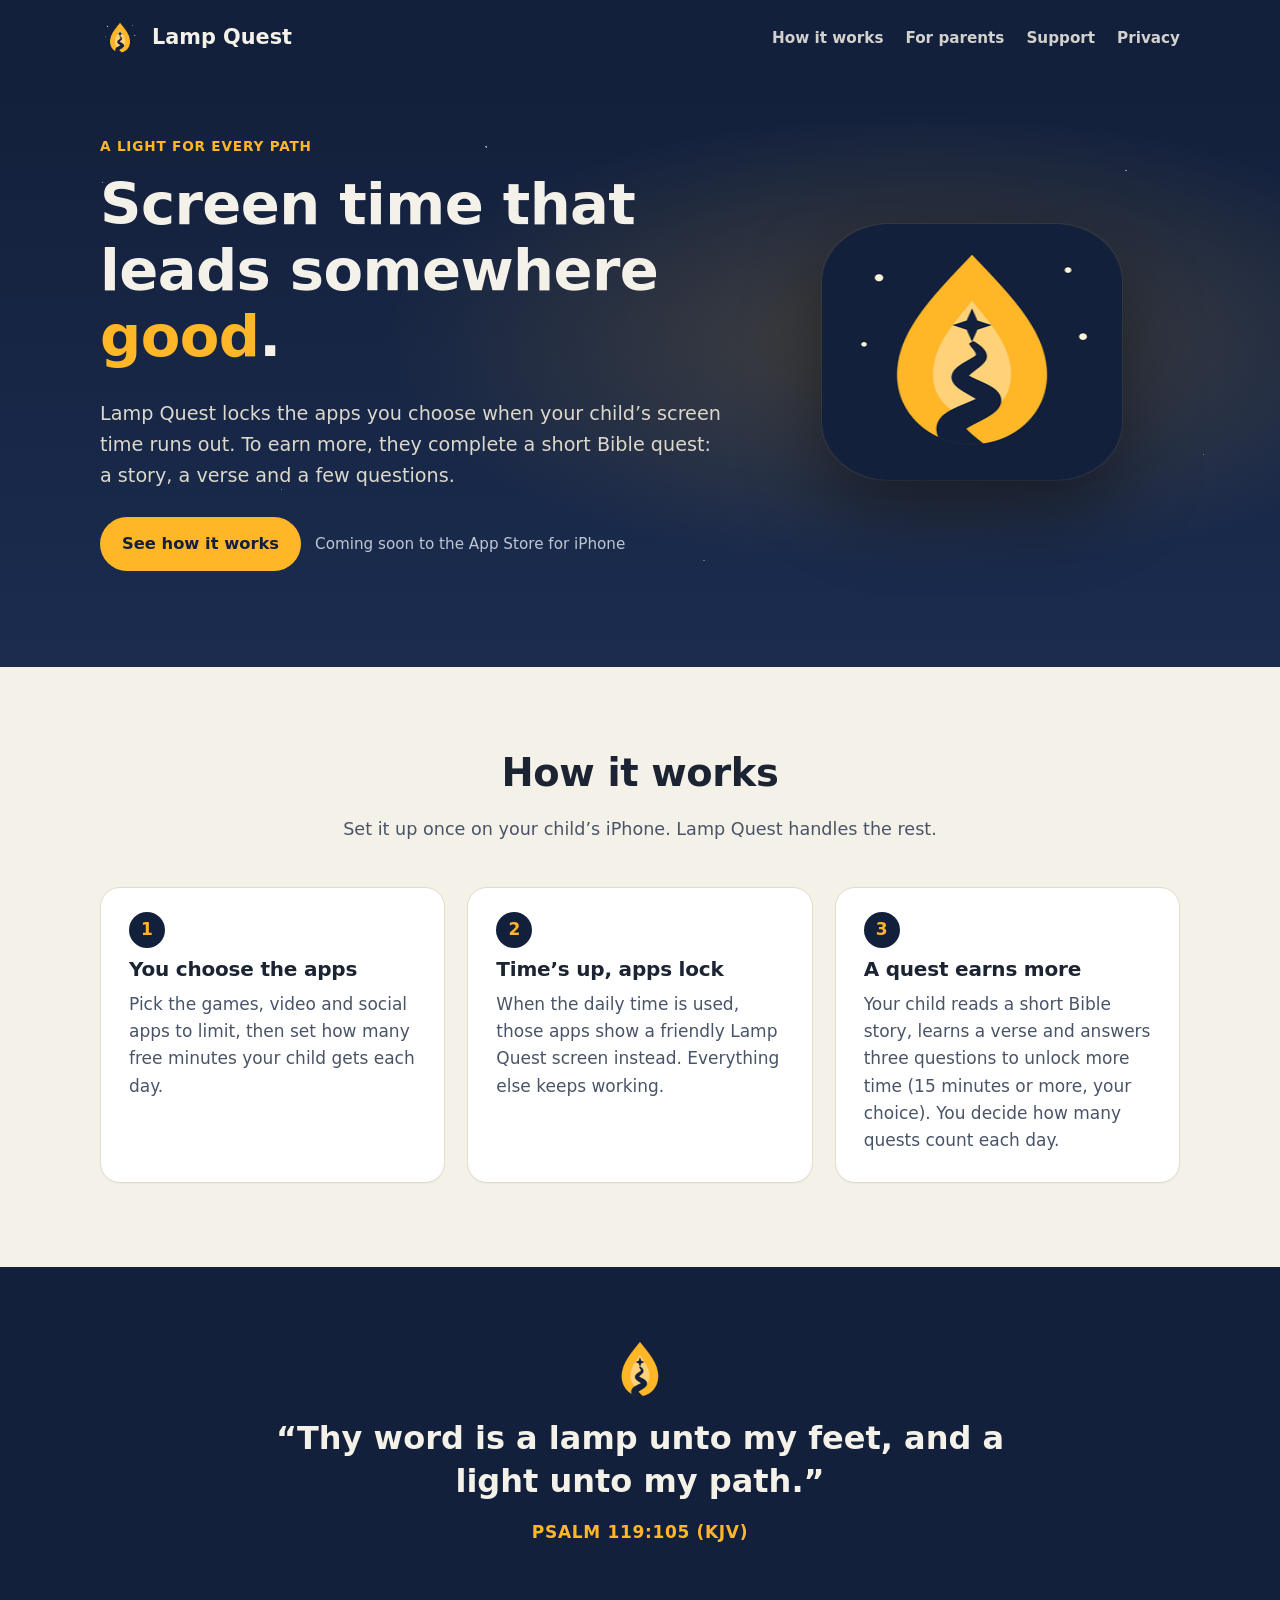
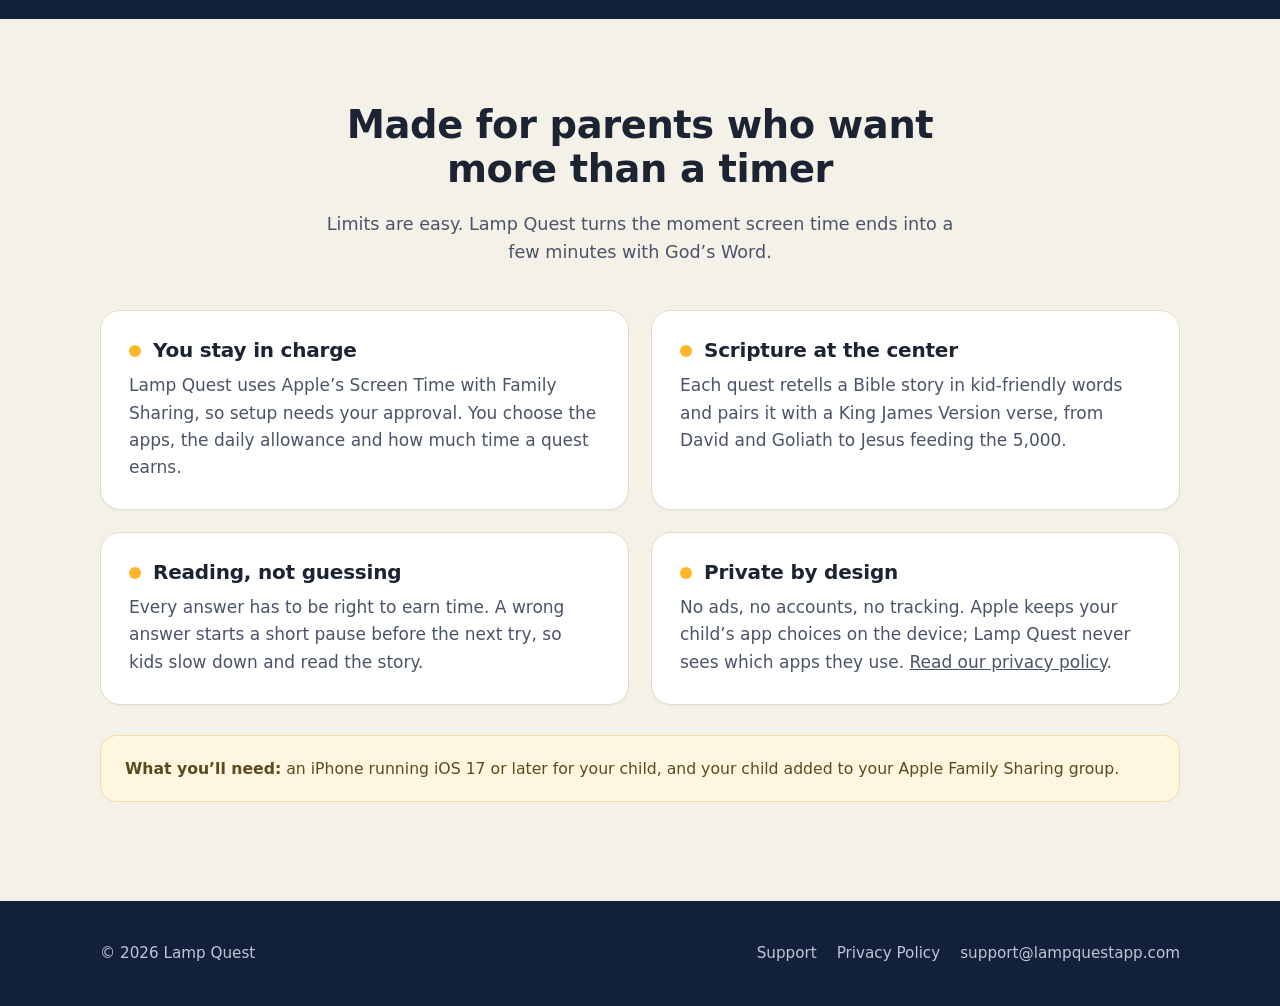
==== index.html @ 7cf1c88c "Add files via upload" ====
<!DOCTYPE html>
<html lang="en">
<head>
  <meta charset="utf-8">
  <meta name="viewport" content="width=device-width, initial-scale=1">
  <title>Lamp Quest — Screen time that leads somewhere good</title>
  <meta name="description" content="Lamp Quest locks the apps you choose when screen time runs out. To earn more, kids complete a short Bible quest: a story, a verse and a few questions.">
  <meta property="og:title" content="Lamp Quest — A light for every path">
  <meta property="og:description" content="A parent-controlled screen time app for iPhone. Kids earn more time by completing short Bible quests.">
  <meta property="og:type" content="website">
  <meta property="og:url" content="https://lampquestapp.com/">
  <meta property="og:image" content="https://lampquestapp.com/img/og.png">
  <meta name="theme-color" content="#13203B">
  <link rel="icon" type="image/png" href="img/favicon-64.png">
  <link rel="apple-touch-icon" href="img/apple-touch-icon.png">
  <link rel="stylesheet" href="style.css">
</head>
<body>

<header class="site-header">
  <div class="wrap">
    <a class="brand" href="index.html"><img src="img/icon-256.png" alt=""><span>Lamp Quest</span></a>
    <nav class="site-nav" aria-label="Main">
      <a class="hide-sm" href="#how">How it works</a>
      <a class="hide-sm" href="#parents">For parents</a>
      <a href="support.html">Support</a>
      <a href="privacy.html">Privacy</a>
    </nav>
  </div>
</header>

<main>
  <section class="hero">
    <div class="wrap">
      <div>
        <span class="eyebrow">A light for every path</span>
        <h1>Screen time that leads somewhere <span class="gold">good</span>.</h1>
        <p class="lead">Lamp Quest locks the apps you choose when your child’s screen time runs out. To earn more, they complete a short Bible quest: a story, a verse and a few questions.</p>
        <div class="cta-row">
          <a class="btn btn-gold" href="#how">See how it works</a>
          <span class="soon">Coming soon to the App Store for iPhone</span>
        </div>
      </div>
      <div class="hero-art">
        <img src="img/icon-256.png" alt="Lamp Quest app icon: a golden lamp flame lighting a path under a night sky" width="256" height="256">
      </div>
    </div>
  </section>

  <section id="how">
    <div class="wrap">
      <div class="section-head">
        <h2>How it works</h2>
        <p>Set it up once on your child’s iPhone. Lamp Quest handles the rest.</p>
      </div>
      <div class="steps">
        <div class="card step">
          <h3>You choose the apps</h3>
          <p>Pick the games, video and social apps to limit, then set how many free minutes your child gets each day.</p>
        </div>
        <div class="card step">
          <h3>Time’s up, apps lock</h3>
          <p>When the daily time is used, those apps show a friendly Lamp Quest screen instead. Everything else keeps working.</p>
        </div>
        <div class="card step">
          <h3>A quest earns more</h3>
          <p>Your child reads a short Bible story, learns a verse and answers three questions to unlock more time (15 minutes or more, your choice). You decide how many quests count each day.</p>
        </div>
      </div>
    </div>
  </section>

  <div class="verse-band">
    <div class="wrap">
      <img src="img/flame.png" alt="" width="44">
      <blockquote>“Thy word is a lamp unto my feet, and a light unto my path.”</blockquote>
      <cite>PSALM 119:105 (KJV)</cite>
    </div>
  </div>

  <section id="parents">
    <div class="wrap">
      <div class="section-head">
        <h2>Made for parents who want more than a timer</h2>
        <p>Limits are easy. Lamp Quest turns the moment screen time ends into a few minutes with God’s Word.</p>
      </div>
      <div class="features">
        <div class="card feature">
          <h3><span class="dot"></span>You stay in charge</h3>
          <p>Lamp Quest uses Apple’s Screen Time with Family Sharing, so setup needs your approval. You choose the apps, the daily allowance and how much time a quest earns.</p>
        </div>
        <div class="card feature">
          <h3><span class="dot"></span>Scripture at the center</h3>
          <p>Each quest retells a Bible story in kid-friendly words and pairs it with a King James Version verse, from David and Goliath to Jesus feeding the 5,000.</p>
        </div>
        <div class="card feature">
          <h3><span class="dot"></span>Reading, not guessing</h3>
          <p>Every answer has to be right to earn time. A wrong answer starts a short pause before the next try, so kids slow down and read the story.</p>
        </div>
        <div class="card feature">
          <h3><span class="dot"></span>Private by design</h3>
          <p>No ads, no accounts, no tracking. Apple keeps your child’s app choices on the device; Lamp Quest never sees which apps they use. <a href="privacy.html">Read our privacy policy</a>.</p>
        </div>
      </div>
      <p class="note"><strong>What you’ll need:</strong> an iPhone running iOS 17 or later for your child, and your child added to your Apple Family Sharing group.</p>
    </div>
  </section>
</main>

<footer class="site-footer">
  <div class="wrap">
    <span>© 2026 Lamp Quest</span>
    <nav aria-label="Footer">
      <a href="support.html">Support</a>
      <a href="privacy.html">Privacy Policy</a>
      <a href="mailto:support@lampquestapp.com">support@lampquestapp.com</a>
    </nav>
  </div>
</footer>

</body>
</html>
---- style.css ----
/* Lamp Quest website — no external fonts, scripts, cookies or trackers. */
:root {
  --midnight: #13203B;
  --midnight-2: #1B2C4F;
  --gold: #FFB627;
  --gold-light: #FFD27A;
  --cream: #F4F1E8;
  --ink: #1C2433;
  --ink-soft: #4A5468;
  --line: #E2DCCB;
  --radius: 20px;
  --round: ui-rounded, "SF Pro Rounded", "Nunito", "Varela Round", system-ui, -apple-system, "Segoe UI", sans-serif;
  --text: system-ui, -apple-system, "Segoe UI", Roboto, Helvetica, Arial, sans-serif;
}

* { box-sizing: border-box; }
html { scroll-behavior: smooth; }
body {
  margin: 0;
  font-family: var(--text);
  font-size: 17px;
  line-height: 1.6;
  color: var(--ink);
  background: var(--cream);
  -webkit-font-smoothing: antialiased;
}
img { max-width: 100%; display: block; }
a { color: inherit; }
h1, h2, h3 { font-family: var(--round); line-height: 1.15; margin: 0 0 .5em; letter-spacing: -0.01em; }
h1 { font-size: clamp(2.2rem, 5.5vw, 3.6rem); font-weight: 800; }
h2 { font-size: clamp(1.7rem, 3.6vw, 2.4rem); font-weight: 800; }
h3 { font-size: 1.25rem; font-weight: 700; }
p { margin: 0 0 1em; }

.wrap { width: min(1080px, 100% - 40px); margin-inline: auto; }
.narrow { width: min(760px, 100% - 40px); margin-inline: auto; }

/* Header */
.site-header {
  background: var(--midnight);
  color: var(--cream);
}
.site-header .wrap {
  display: flex; align-items: center; justify-content: space-between;
  padding: 18px 0; gap: 16px;
}
.brand { display: flex; align-items: center; gap: 12px; text-decoration: none; }
.brand img { width: 40px; height: 40px; }
.brand span { font-family: var(--round); font-weight: 800; font-size: 1.3rem; }
.site-nav { display: flex; gap: 22px; flex-wrap: wrap; }
.site-nav a { text-decoration: none; opacity: .85; font-weight: 600; font-size: .95rem; }
.site-nav a:hover, .site-nav a[aria-current="page"] { opacity: 1; color: var(--gold-light); }

/* Hero */
.hero {
  position: relative; overflow: hidden;
  background:
    radial-gradient(ellipse 60% 55% at 72% 45%, rgba(255,182,39,.20), transparent 70%),
    linear-gradient(180deg, var(--midnight) 0%, var(--midnight-2) 100%);
  color: var(--cream);
  padding: 56px 0 96px;
}
.hero::before { /* stars */
  content: ""; position: absolute; inset: 0; pointer-events: none;
  background-image:
    radial-gradient(1.6px 1.6px at 8% 18%, #fff8 50%, transparent 51%),
    radial-gradient(1.4px 1.4px at 22% 70%, #fff6 50%, transparent 51%),
    radial-gradient(2px 2px at 38% 12%, #fff9 50%, transparent 51%),
    radial-gradient(1.4px 1.4px at 55% 82%, #fff5 50%, transparent 51%),
    radial-gradient(1.8px 1.8px at 88% 16%, #fff8 50%, transparent 51%),
    radial-gradient(1.4px 1.4px at 94% 64%, #fff6 50%, transparent 51%),
    radial-gradient(1.6px 1.6px at 66% 30%, #fff5 50%, transparent 51%);
}
.hero .wrap { position: relative; display: grid; grid-template-columns: 1.2fr .8fr; gap: 40px; align-items: center; }
.eyebrow {
  display: inline-block; font-family: var(--round); font-weight: 700;
  color: var(--gold); letter-spacing: .06em; text-transform: uppercase; font-size: .85rem;
  margin-bottom: 14px;
}
.hero p.lead { font-size: 1.2rem; color: #DCD8CC; max-width: 34em; }
.hero h1 .gold { color: var(--gold); }
.cta-row { display: flex; flex-wrap: wrap; gap: 14px; margin-top: 26px; align-items: center; }
.btn {
  display: inline-flex; align-items: center; gap: 10px;
  padding: 14px 22px; border-radius: 999px; font-weight: 700; text-decoration: none;
  font-family: var(--round); font-size: 1.02rem;
}
.btn-gold { background: var(--gold); color: var(--midnight); }
.btn-gold:hover { background: var(--gold-light); }
.btn-ghost { border: 2px solid rgba(244,241,232,.35); color: var(--cream); }
.btn-ghost:hover { border-color: var(--gold-light); color: var(--gold-light); }
.soon { font-size: .95rem; color: #BFC5D2; }
.hero-art { display: grid; place-items: center; }
.hero-art img {
  width: min(300px, 70vw); border-radius: 22%;
  box-shadow: 0 30px 80px rgba(0,0,0,.45), 0 0 0 1px rgba(255,255,255,.06);
}

/* Sections */
section { padding: 84px 0; }
.section-head { text-align: center; max-width: 640px; margin: 0 auto 44px; }
.section-head p { color: var(--ink-soft); font-size: 1.1rem; }

.steps { display: grid; grid-template-columns: repeat(3, 1fr); gap: 22px; counter-reset: step; }
.card {
  background: #fff; border: 1px solid var(--line); border-radius: var(--radius);
  padding: 28px; box-shadow: 0 1px 0 rgba(19,32,59,.03);
}
.step { position: relative; padding-top: 70px; }
.step::before {
  counter-increment: step; content: counter(step);
  position: absolute; top: 24px; left: 28px;
  width: 36px; height: 36px; border-radius: 50%;
  background: var(--midnight); color: var(--gold);
  display: grid; place-items: center; font-family: var(--round); font-weight: 800;
}
.step p, .feature p { color: var(--ink-soft); margin: 0; }

.verse-band { background: var(--midnight); color: var(--cream); text-align: center; padding: 72px 0; }
.verse-band blockquote {
  margin: 0 auto; max-width: 760px; font-family: var(--round);
  font-size: clamp(1.4rem, 3.2vw, 2rem); line-height: 1.35; font-weight: 700;
}
.verse-band cite { display: block; margin-top: 16px; color: var(--gold); font-style: normal; font-weight: 700; letter-spacing: .04em; }
.verse-band img { width: 44px; margin: 0 auto 18px; }

.features { display: grid; grid-template-columns: repeat(2, 1fr); gap: 22px; }
.feature h3 { display: flex; align-items: center; gap: 12px; }
.dot { width: 12px; height: 12px; border-radius: 50%; background: var(--gold); flex: none; }

.note {
  margin-top: 30px; padding: 20px 24px; border-radius: 16px;
  background: #FFF6E0; border: 1px solid #F3DDA6; color: #5B4A1E; font-size: .98rem;
}

/* Simple pages (privacy, support) */
.page-hero { background: var(--midnight); color: var(--cream); padding: 56px 0 48px; }
.page-hero p { color: #C9CEDA; margin: 0; }
.doc { padding: 56px 0 84px; }
.doc h2 { font-size: 1.5rem; margin-top: 1.8em; }
.doc h2:first-child { margin-top: 0; }
.doc ul { padding-left: 1.2em; }
.doc li { margin-bottom: .5em; }
.doc .summary { background: #fff; border: 1px solid var(--line); border-radius: var(--radius); padding: 24px 28px; }
.doc .summary ul { margin: 0; }

.contact-card { text-align: center; }
.contact-card .email {
  display: inline-block; font-family: var(--round); font-weight: 800;
  font-size: clamp(1.2rem, 3vw, 1.6rem); color: var(--midnight); text-decoration: none;
  border-bottom: 3px solid var(--gold); margin: 6px 0 10px;
}
details {
  background: #fff; border: 1px solid var(--line); border-radius: 16px;
  padding: 18px 22px; margin-bottom: 12px;
}
summary { cursor: pointer; font-weight: 700; font-family: var(--round); font-size: 1.08rem; }
details p, details ol { margin: 12px 0 0; color: var(--ink-soft); }

/* Footer */
.site-footer { background: var(--midnight); color: #BFC5D2; padding: 40px 0; font-size: .95rem; }
.site-footer .wrap { display: flex; justify-content: space-between; flex-wrap: wrap; gap: 16px; align-items: center; }
.site-footer nav { display: flex; gap: 20px; flex-wrap: wrap; }
.site-footer a { text-decoration: none; }
.site-footer a:hover { color: var(--gold-light); }

a:focus-visible, summary:focus-visible { outline: 3px solid var(--gold); outline-offset: 3px; border-radius: 6px; }

@media (max-width: 820px) {
  .hero .wrap { grid-template-columns: 1fr; text-align: center; }
  .hero p.lead { margin-inline: auto; }
  .cta-row { justify-content: center; }
  .hero-art { order: -1; }
  .hero-art img { width: 180px; }
  .steps, .features { grid-template-columns: 1fr; }
  section { padding: 64px 0; }
  .site-nav { gap: 14px; }
  .site-nav .hide-sm { display: none; }
}
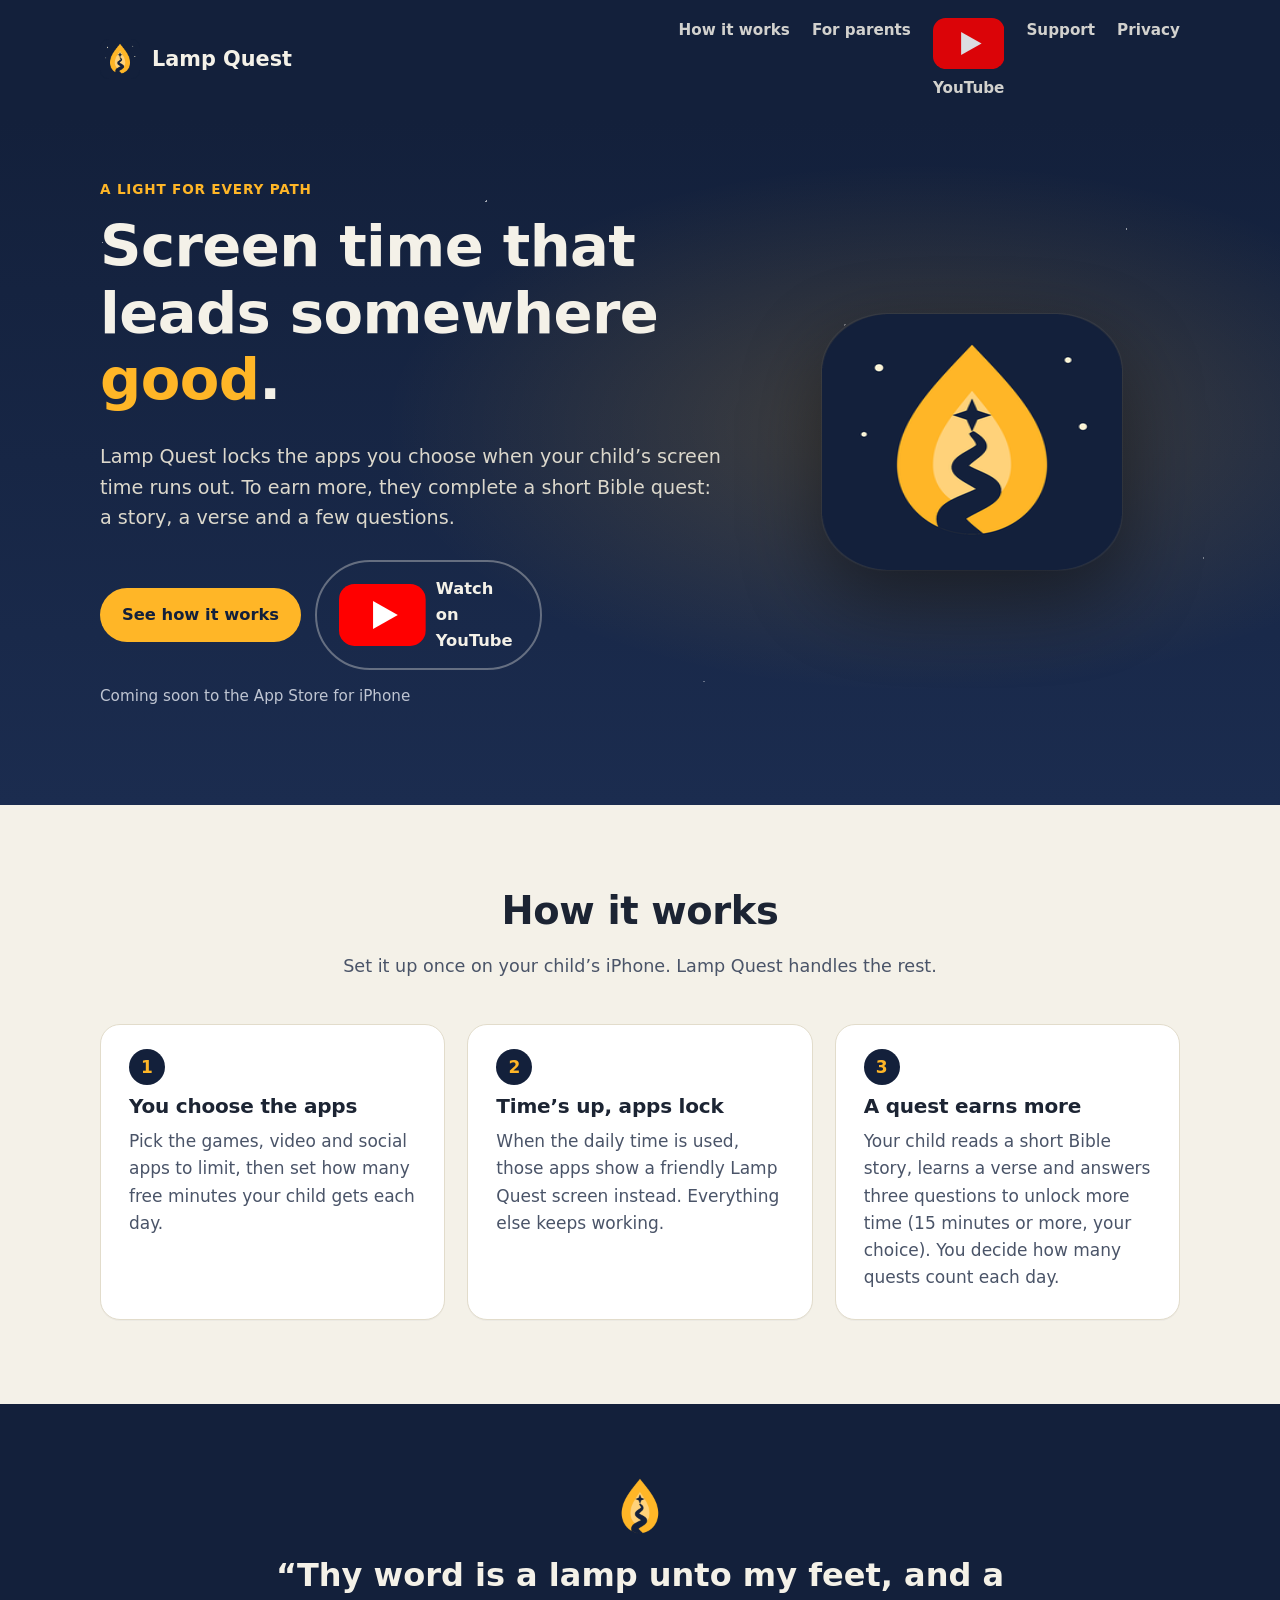
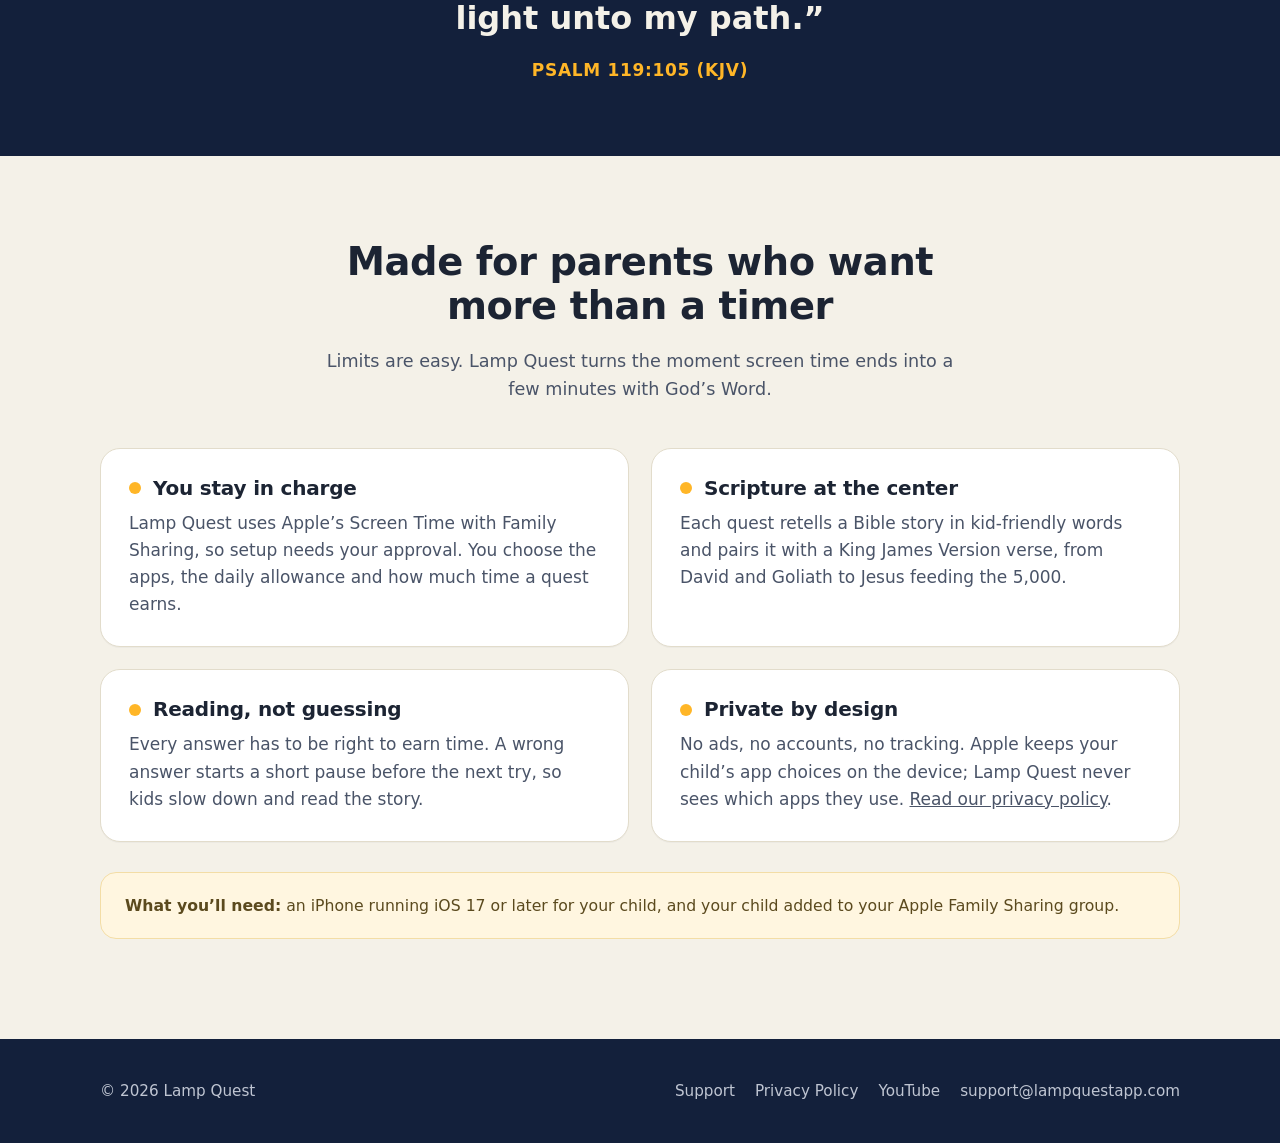
==== commit b9fc0c87: "Add YouTube links to home page Adds a "Watch on YouTube" button in the hero and YouTube links in the" ====
--- a/index.html
+++ b/index.html
@@ -23,6 +23,7 @@
     <nav class="site-nav" aria-label="Main">
       <a class="hide-sm" href="#how">How it works</a>
       <a class="hide-sm" href="#parents">For parents</a>
+      <a class="nav-yt" href="https://www.youtube.com/@lampquestapp" target="_blank" rel="noopener"><svg class="yt-icon" viewBox="0 0 28 20" aria-hidden="true"><rect width="28" height="20" rx="5" fill="#FF0000"></rect><path d="M11 5.5 L19 10 L11 14.5 Z" fill="#FFFFFF"></path></svg>YouTube</a>
       <a href="support.html">Support</a>
       <a href="privacy.html">Privacy</a>
     </nav>
@@ -38,6 +39,7 @@
         <p class="lead">Lamp Quest locks the apps you choose when your child’s screen time runs out. To earn more, they complete a short Bible quest: a story, a verse and a few questions.</p>
         <div class="cta-row">
           <a class="btn btn-gold" href="#how">See how it works</a>
+          <a class="btn btn-ghost" href="https://www.youtube.com/@lampquestapp" target="_blank" rel="noopener"><svg class="yt-icon" viewBox="0 0 28 20" aria-hidden="true"><rect width="28" height="20" rx="5" fill="#FF0000"></rect><path d="M11 5.5 L19 10 L11 14.5 Z" fill="#FFFFFF"></path></svg>Watch on YouTube</a>
           <span class="soon">Coming soon to the App Store for iPhone</span>
         </div>
       </div>
@@ -113,6 +115,7 @@
     <nav aria-label="Footer">
       <a href="support.html">Support</a>
       <a href="privacy.html">Privacy Policy</a>
+      <a href="https://www.youtube.com/@lampquestapp" target="_blank" rel="noopener">YouTube</a>
       <a href="mailto:support@lampquestapp.com">support@lampquestapp.com</a>
     </nav>
   </div>
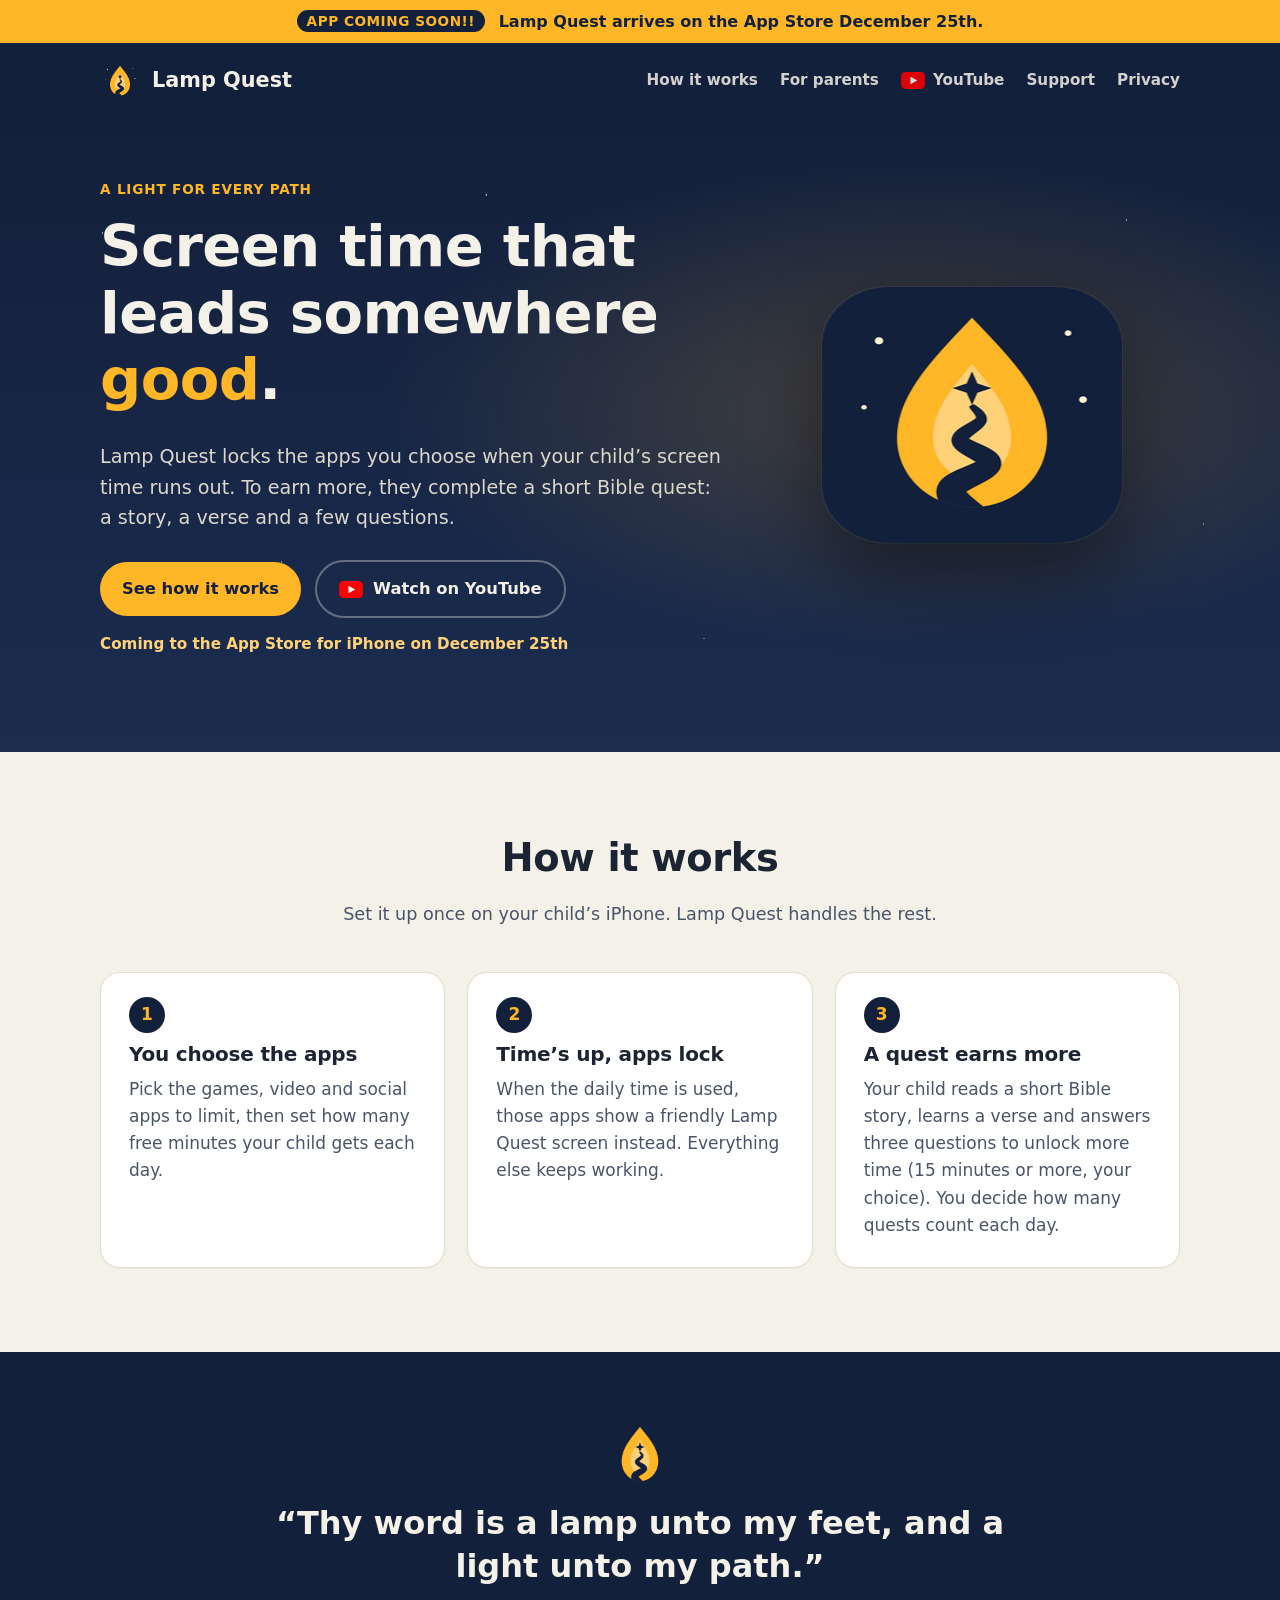
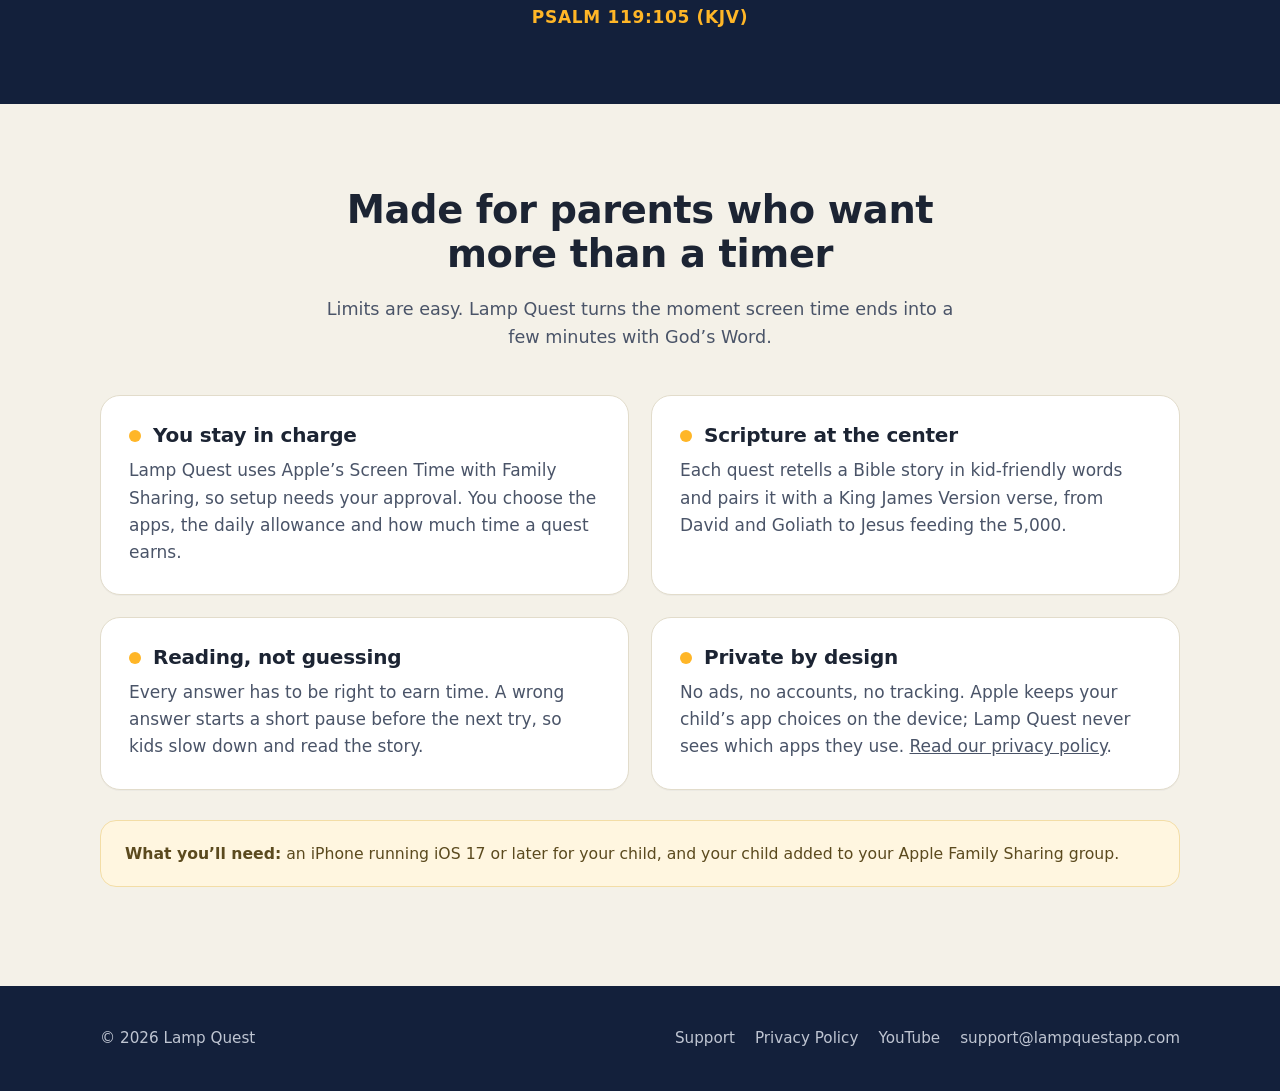
==== commit 7ac512ca: "Add December 25th launch banner to homepage Updated the launch bar message to specify the App Store " ====
--- a/index.html
+++ b/index.html
@@ -16,6 +16,7 @@
   <link rel="stylesheet" href="style.css">
 </head>
 <body>
+<div class="launch-bar" role="note"><span class="launch-tag">App Coming Soon!!</span> Lamp Quest arrives on the App Store <strong>December 25th</strong>.</div>
 
 <header class="site-header">
   <div class="wrap">
@@ -40,7 +41,7 @@
         <div class="cta-row">
           <a class="btn btn-gold" href="#how">See how it works</a>
           <a class="btn btn-ghost" href="https://www.youtube.com/@lampquestapp" target="_blank" rel="noopener"><svg class="yt-icon" viewBox="0 0 28 20" aria-hidden="true"><rect width="28" height="20" rx="5" fill="#FF0000"></rect><path d="M11 5.5 L19 10 L11 14.5 Z" fill="#FFFFFF"></path></svg>Watch on YouTube</a>
-          <span class="soon">Coming soon to the App Store for iPhone</span>
+          <span class="soon">Coming to the App Store for iPhone on <strong>December 25th</strong></span>
         </div>
       </div>
       <div class="hero-art">
--- a/style.css
+++ b/style.css
@@ -177,3 +177,65 @@
   .site-nav { gap: 14px; }
   .site-nav .hide-sm { display: none; }
 }
+
+/* YouTube links */
+.yt-icon { width: 24px; height: 17px; flex-shrink: 0; display: block; }
+.site-nav a.nav-yt { display: inline-flex; align-items: center; gap: 8px; }
+
+/* Launch announcement bar */
+.launch-bar {
+  background: var(--gold); color: var(--midnight);
+  text-align: center; font-family: var(--round); font-weight: 700;
+  font-size: 1rem; line-height: 1.35; padding: 10px 16px;
+}
+.launch-bar strong { font-weight: 800; white-space: nowrap; }
+.launch-tag {
+  display: inline-block; margin-right: 8px; padding: 2px 10px; border-radius: 999px;
+  background: var(--midnight); color: var(--gold); font-weight: 800;
+  font-size: .85rem; letter-spacing: .04em; text-transform: uppercase; vertical-align: 1px;
+}
+.soon { color: var(--gold-light); font-weight: 600; }
+.soon strong { white-space: nowrap; }
+
+/* Phones */
+@media (max-width: 600px) {
+  body { font-size: 16px; }
+  .launch-bar { font-size: .92rem; padding: 9px 14px; }
+  .launch-tag { display: table; margin: 0 auto 4px; }
+
+  .site-header .wrap { flex-direction: column; gap: 10px; padding: 14px 0 12px; }
+  .brand { white-space: nowrap; }
+  .brand img { width: 34px; height: 34px; }
+  .brand span { font-size: 1.2rem; }
+  .site-nav { width: 100%; justify-content: center; gap: 22px; }
+  .site-nav a { font-size: .95rem; padding: 6px 0; }
+
+  .hero { padding: 28px 0 52px; }
+  .hero .wrap { gap: 18px; }
+  .hero-art img { width: 112px; height: auto; }
+  .eyebrow { margin-bottom: 10px; font-size: .78rem; }
+  h1 { font-size: 2.05rem; }
+  h2 { font-size: 1.6rem; }
+  .hero p.lead { font-size: 1.06rem; }
+  .cta-row { flex-direction: column; align-items: stretch; gap: 12px; margin-top: 22px; }
+  .btn { justify-content: center; padding: 14px 20px; }
+  .soon { text-align: center; }
+
+  section { padding: 48px 0; }
+  .section-head { margin-bottom: 28px; }
+  .section-head p { font-size: 1.02rem; }
+  .card { padding: 22px; }
+  .step { padding-top: 64px; }
+  .step::before { top: 20px; left: 22px; }
+  .verse-band { padding: 48px 0; }
+  .note { padding: 16px 18px; }
+
+  .page-hero { padding: 36px 0 32px; }
+  .doc { padding: 36px 0 56px; }
+  .doc .summary { padding: 20px; }
+
+  .site-footer { text-align: center; padding: 32px 0; }
+  .site-footer .wrap { flex-direction: column; justify-content: center; }
+  .site-footer nav { justify-content: center; gap: 12px 18px; }
+  .site-footer a { overflow-wrap: anywhere; }
+}
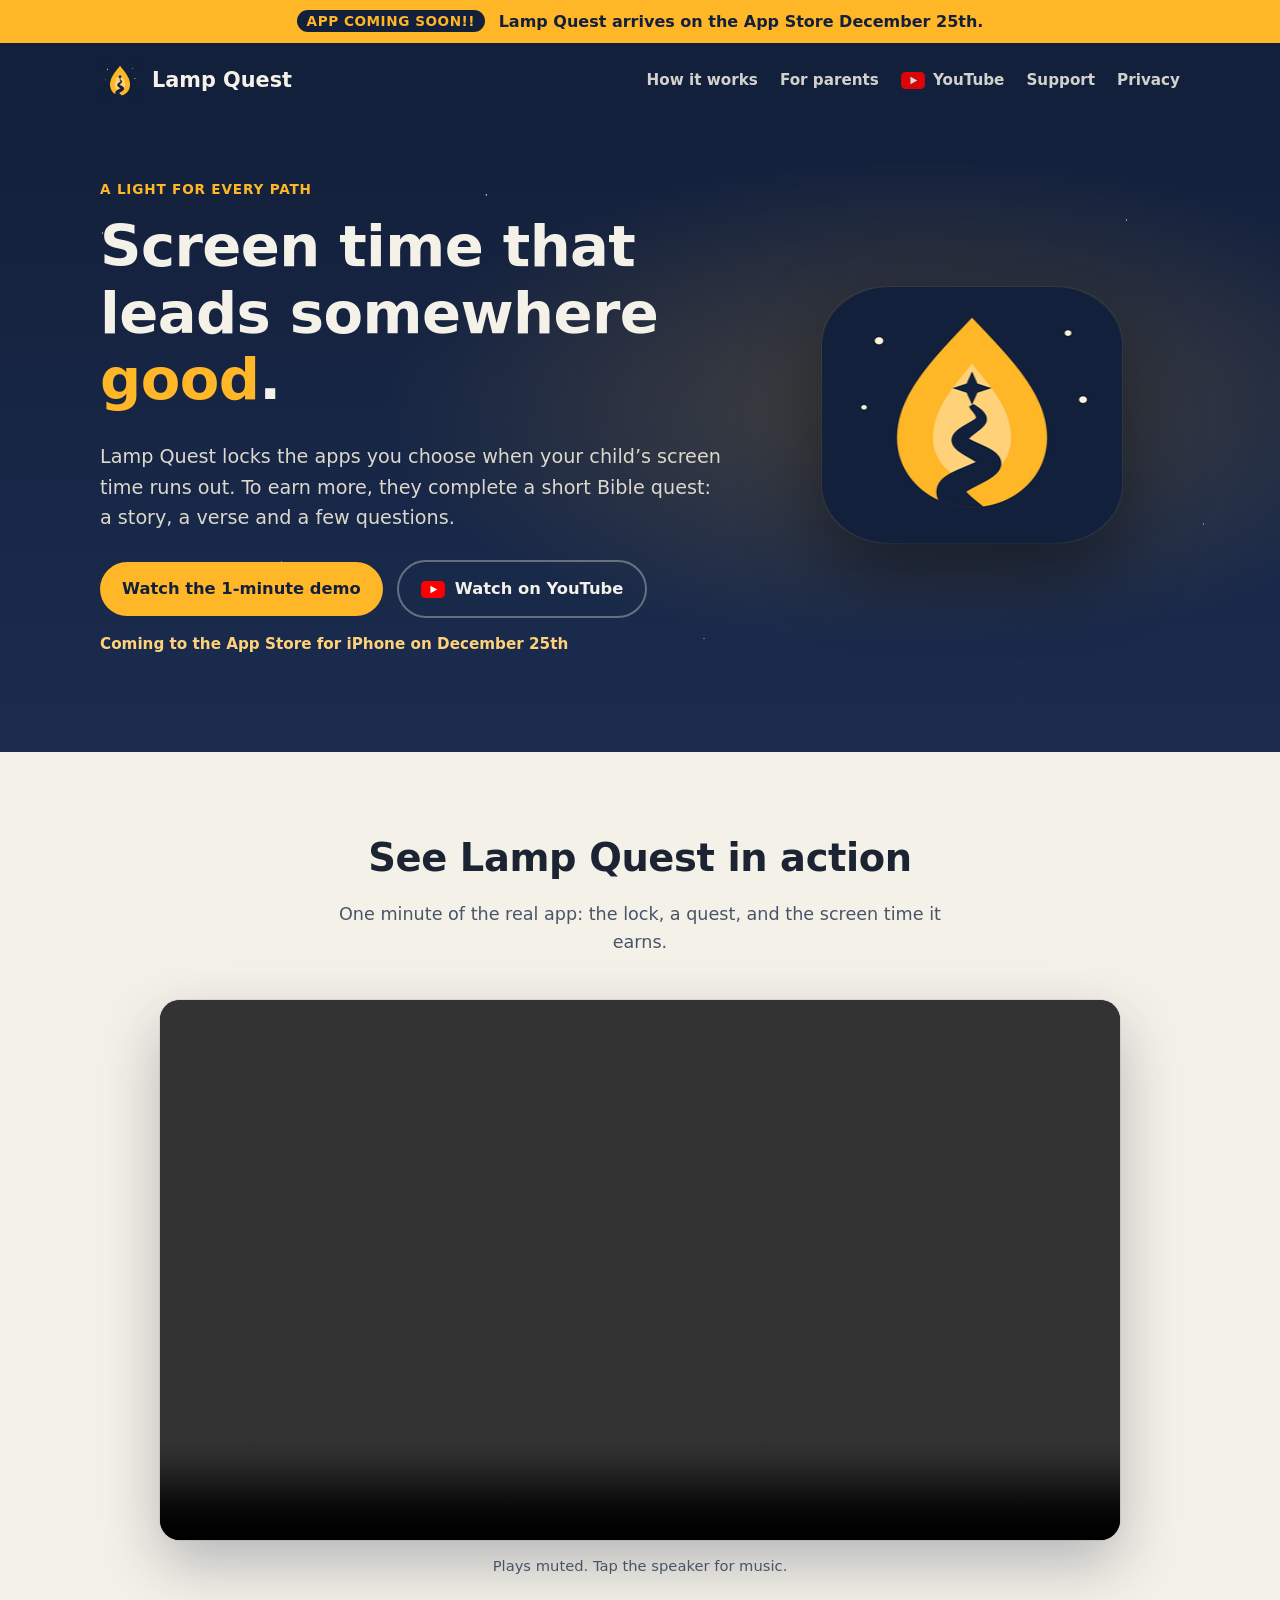
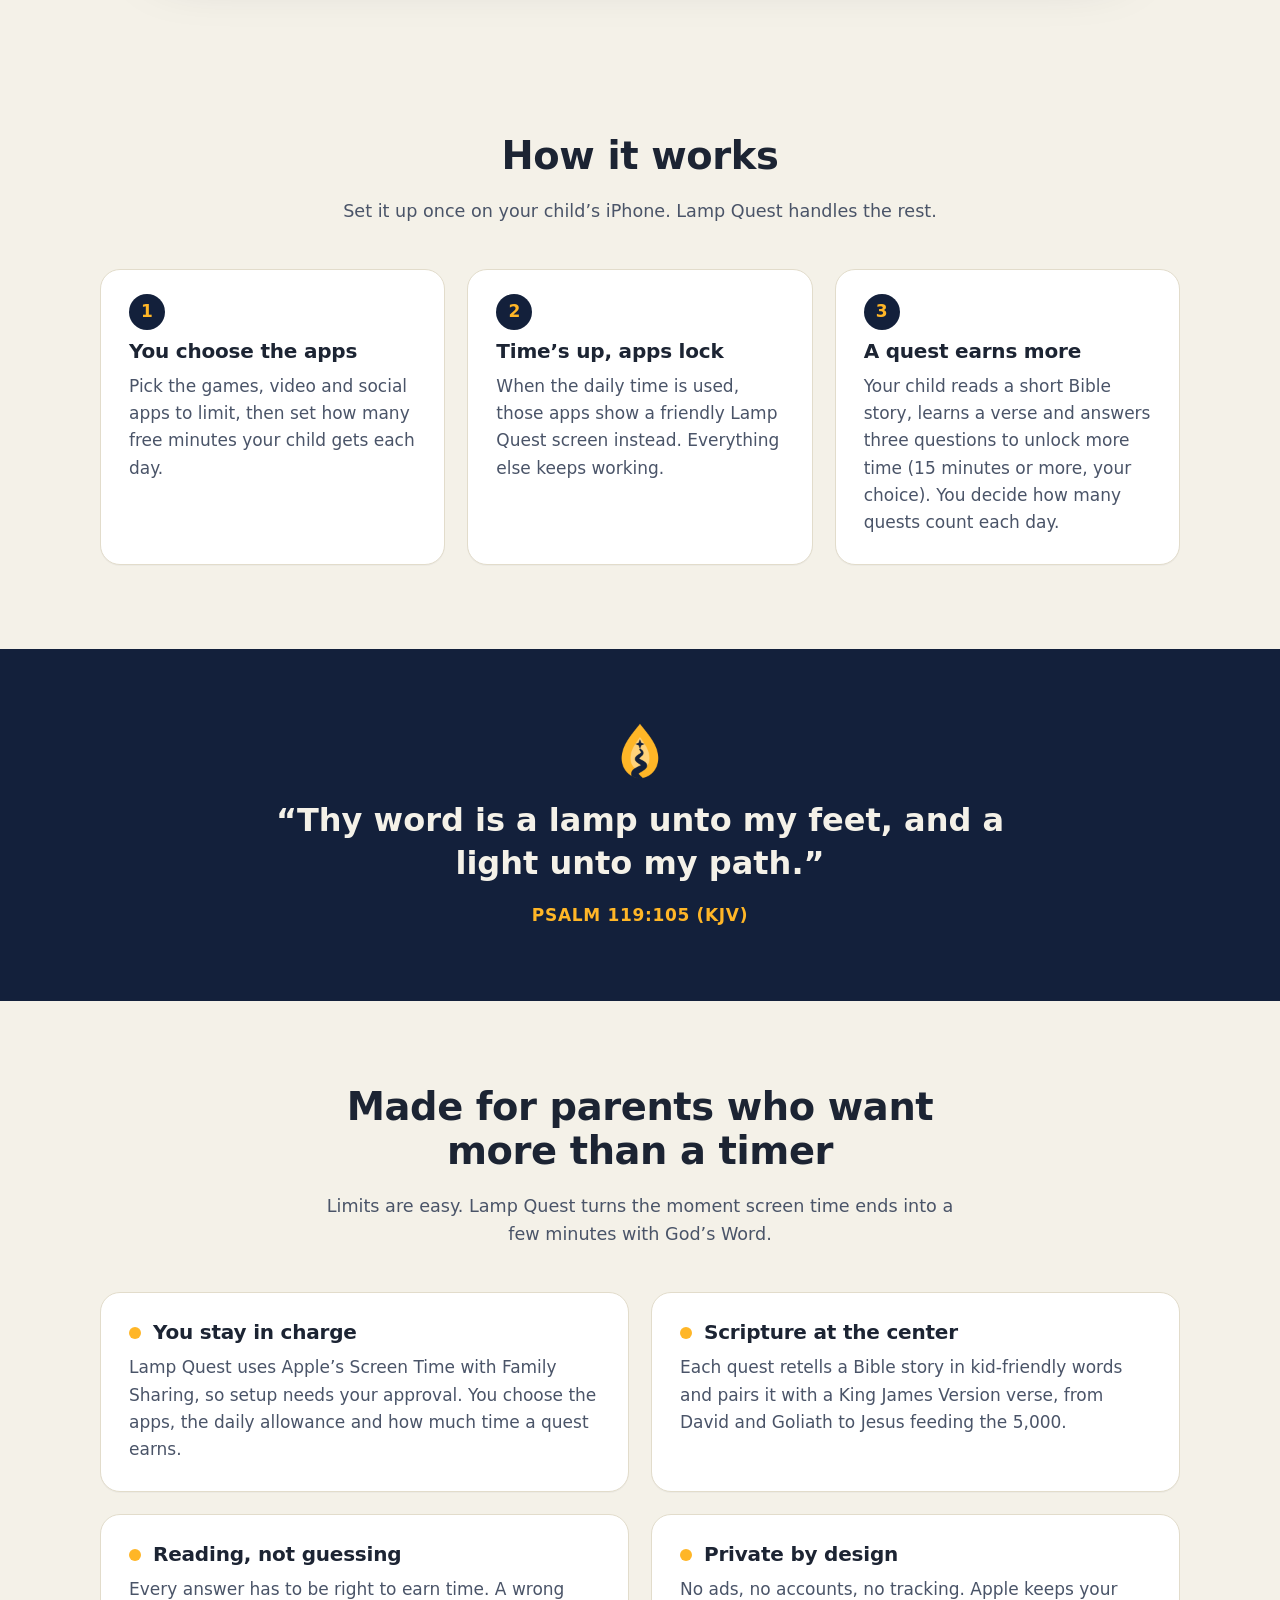
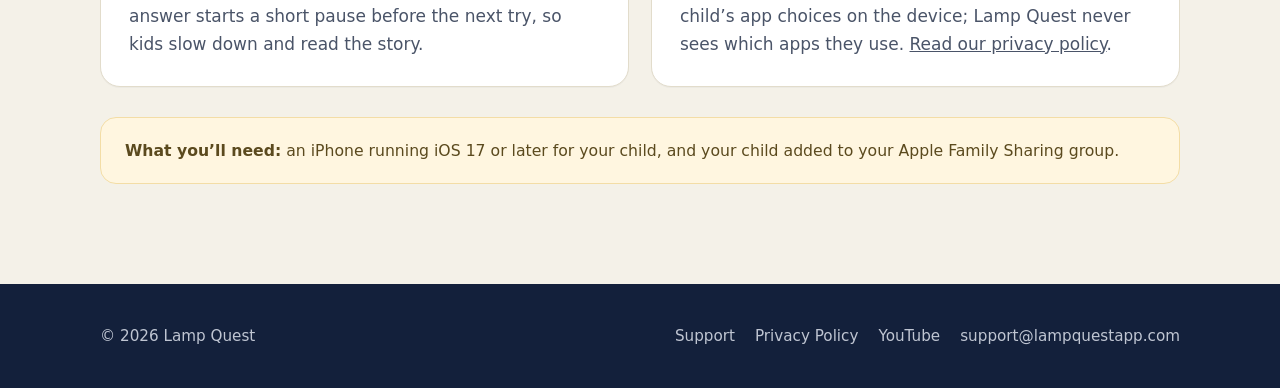
==== commit 18792bf5: "Add demo video to homepage" ====
--- a/index.html
+++ b/index.html
@@ -39,7 +39,7 @@
         <h1>Screen time that leads somewhere <span class="gold">good</span>.</h1>
         <p class="lead">Lamp Quest locks the apps you choose when your child’s screen time runs out. To earn more, they complete a short Bible quest: a story, a verse and a few questions.</p>
         <div class="cta-row">
-          <a class="btn btn-gold" href="#how">See how it works</a>
+          <a class="btn btn-gold" href="#demo">Watch the 1-minute demo</a>
           <a class="btn btn-ghost" href="https://www.youtube.com/@lampquestapp" target="_blank" rel="noopener"><svg class="yt-icon" viewBox="0 0 28 20" aria-hidden="true"><rect width="28" height="20" rx="5" fill="#FF0000"></rect><path d="M11 5.5 L19 10 L11 14.5 Z" fill="#FFFFFF"></path></svg>Watch on YouTube</a>
           <span class="soon">Coming to the App Store for iPhone on <strong>December 25th</strong></span>
         </div>
@@ -47,6 +47,22 @@
       <div class="hero-art">
         <img src="img/icon-256.png" alt="Lamp Quest app icon: a golden lamp flame lighting a path under a night sky" width="256" height="256">
       </div>
+    </div>
+  </section>
+
+  <section id="demo" class="demo">
+    <div class="wrap">
+      <div class="section-head">
+        <h2>See Lamp Quest in action</h2>
+        <p>One minute of the real app: the lock, a quest, and the screen time it earns.</p>
+      </div>
+      <div class="demo-frame">
+        <video class="demo-video" controls autoplay muted loop playsinline preload="metadata" aria-label="One-minute demo of the Lamp Quest app: apps lock when screen time runs out, your child watches a Bible story, plays a game and answers questions, then earns more time. Parents set the apps, age and daily free time.">
+          <source src="video/demo-9x16.mp4" type="video/mp4" media="(max-width: 600px)">
+          <source src="video/demo-16x9.mp4" type="video/mp4">
+        </video>
+      </div>
+      <p class="demo-caption">Plays muted. Tap the speaker for music.</p>
     </div>
   </section>
 
--- a/style.css
+++ b/style.css
@@ -239,3 +239,22 @@
   .site-footer nav { justify-content: center; gap: 12px 18px; }
   .site-footer a { overflow-wrap: anywhere; }
 }
+
+/* Demo video */
+.demo { padding-bottom: 72px; }
+.demo-frame {
+  max-width: 960px; margin: 0 auto; aspect-ratio: 16 / 9;
+  border-radius: var(--radius); overflow: hidden;
+  background: var(--midnight) url("video/demo-16x9-poster.jpg") center / cover no-repeat;
+  box-shadow: 0 24px 60px rgba(19,32,59,.28), 0 0 0 1px rgba(19,32,59,.08);
+}
+.demo-video { display: block; width: 100%; height: 100%; object-fit: cover; background: transparent; }
+.demo-caption { text-align: center; color: var(--ink-soft); font-size: .92rem; margin: 14px 0 0; }
+
+@media (max-width: 600px) {
+  .demo { padding-bottom: 40px; }
+  .demo-frame {
+    aspect-ratio: 9 / 16; width: min(100%, calc(78vh * 9 / 16));
+    background-image: url("video/demo-9x16-poster.jpg");
+  }
+}
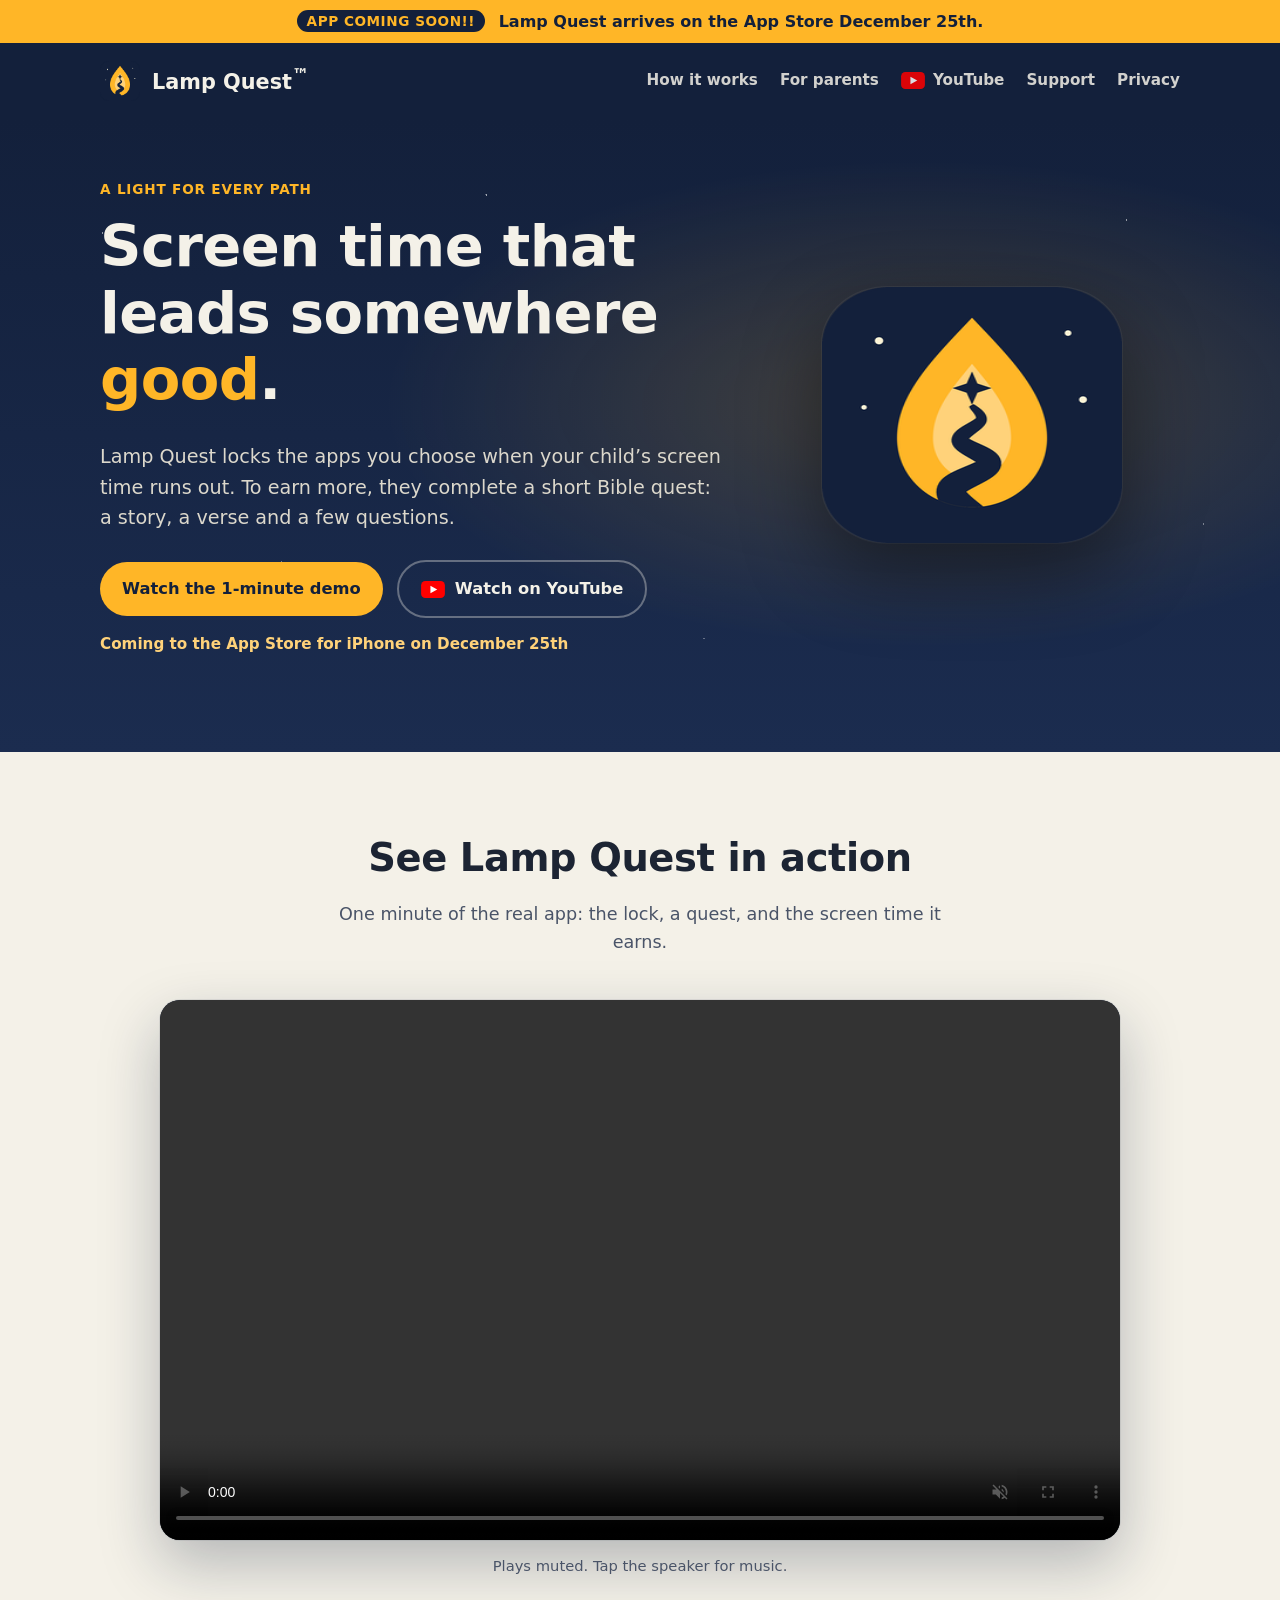
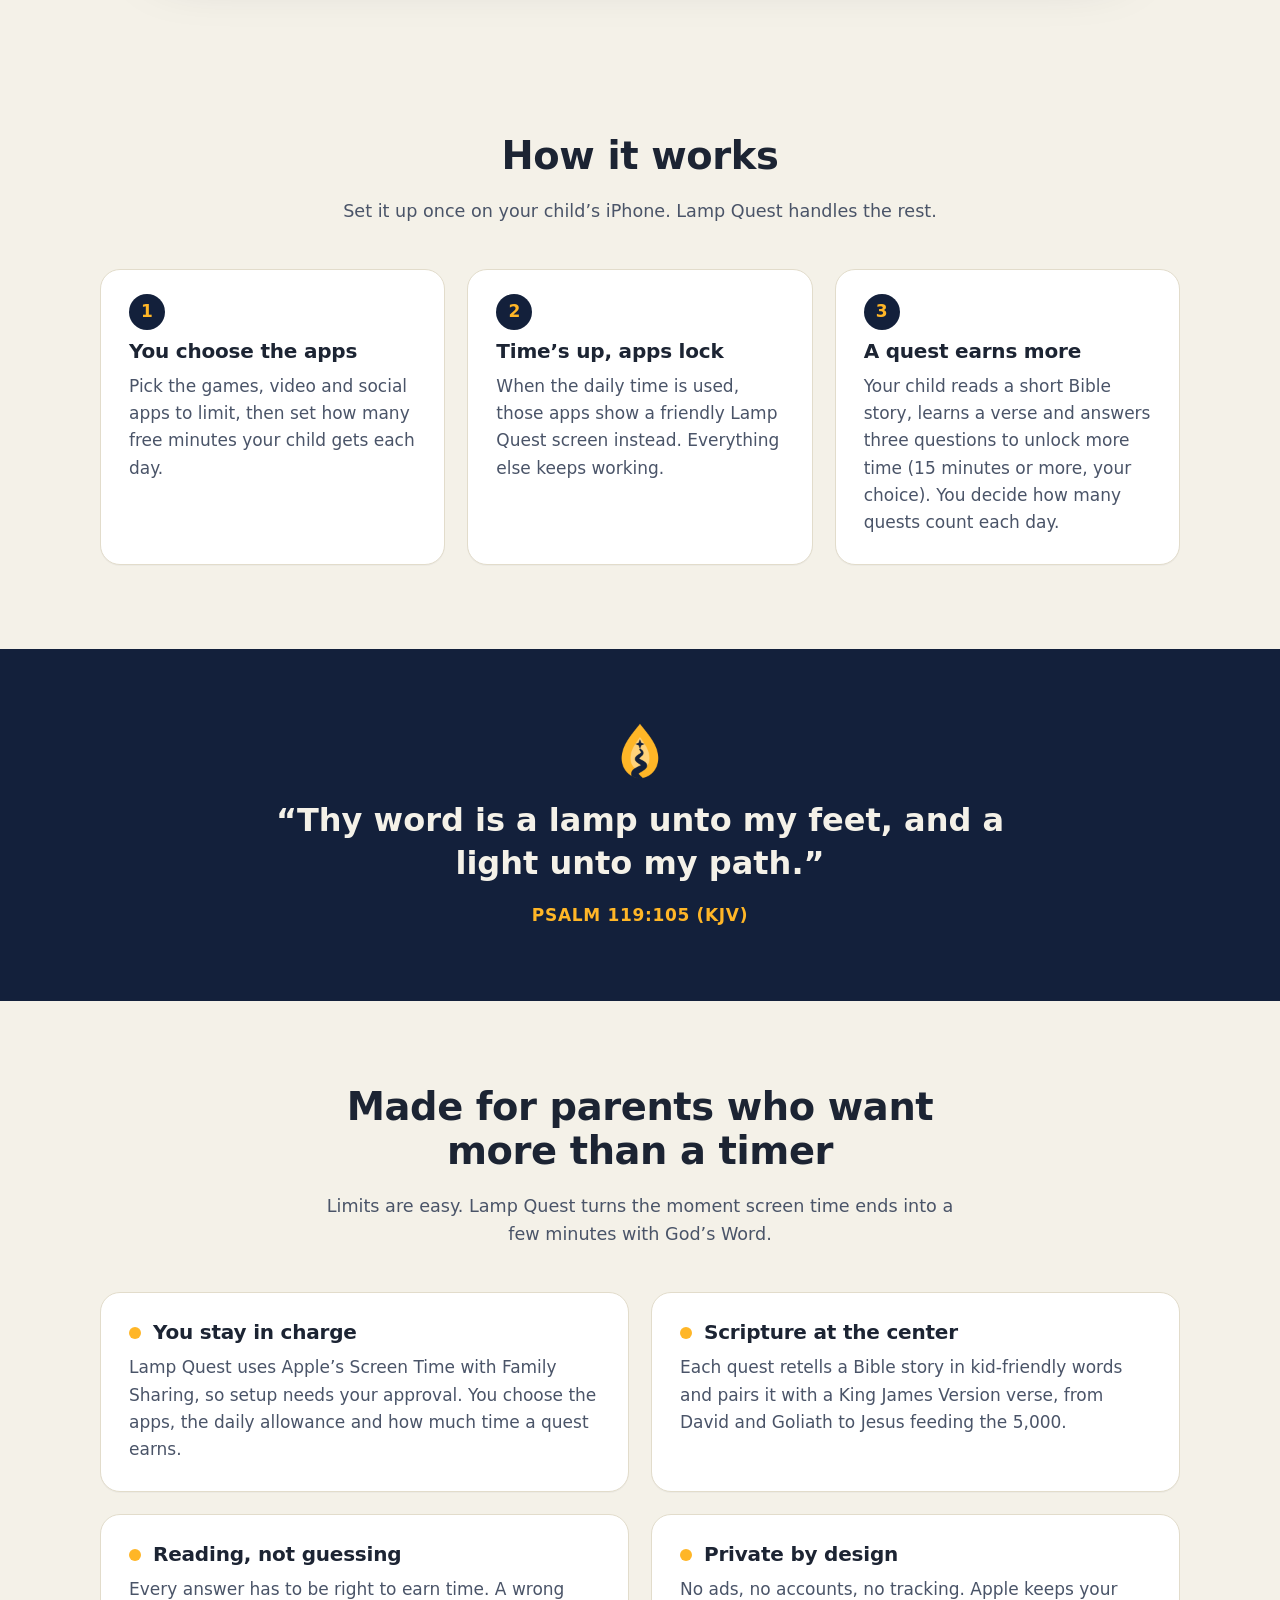
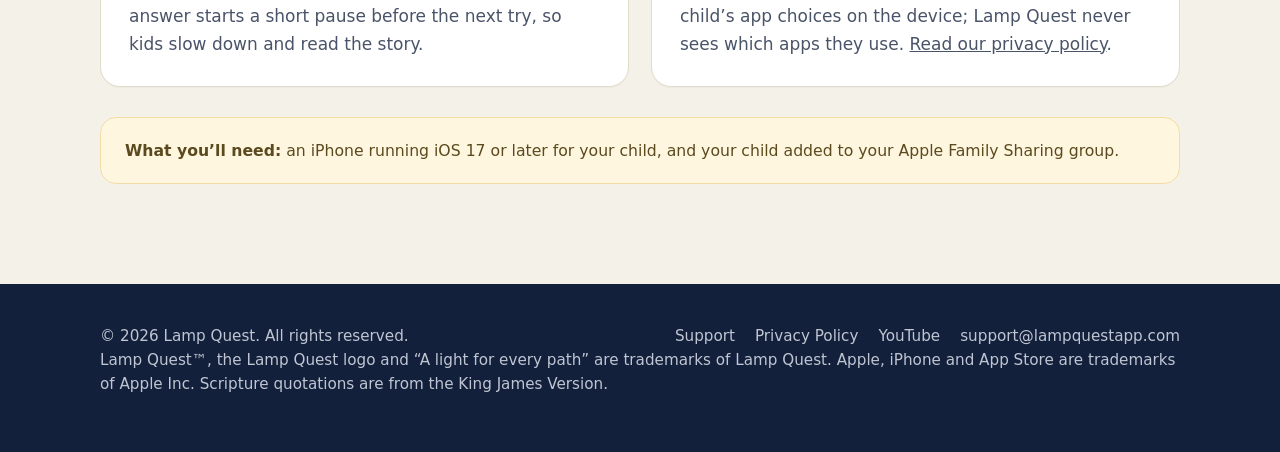
==== commit afca821a: "Update footer with trademark and copyright information Added trademark notice and updated footer tex" ====
--- a/index.html
+++ b/index.html
@@ -20,7 +20,7 @@
 
 <header class="site-header">
   <div class="wrap">
-    <a class="brand" href="index.html"><img src="img/icon-256.png" alt=""><span>Lamp Quest</span></a>
+    <a class="brand" href="index.html"><img src="img/icon-256.png" alt=""><span>Lamp Quest<sup class="tm">™</sup></span></a>
     <nav class="site-nav" aria-label="Main">
       <a class="hide-sm" href="#how">How it works</a>
       <a class="hide-sm" href="#parents">For parents</a>
@@ -128,7 +128,7 @@
 
 <footer class="site-footer">
   <div class="wrap">
-    <span>© 2026 Lamp Quest</span>
+    <span>© 2026 Lamp Quest. All rights reserved.</span>
     <nav aria-label="Footer">
       <a href="support.html">Support</a>
       <a href="privacy.html">Privacy Policy</a>
@@ -136,6 +136,9 @@
       <a href="mailto:support@lampquestapp.com">support@lampquestapp.com</a>
     </nav>
   </div>
+  <div class="wrap legal">
+    <p>Lamp Quest™, the Lamp Quest logo and “A light for every path” are trademarks of Lamp Quest. Apple, iPhone and App Store are trademarks of Apple Inc. Scripture quotations are from the King James Version.</p>
+  </div>
 </footer>
 
 </body>
